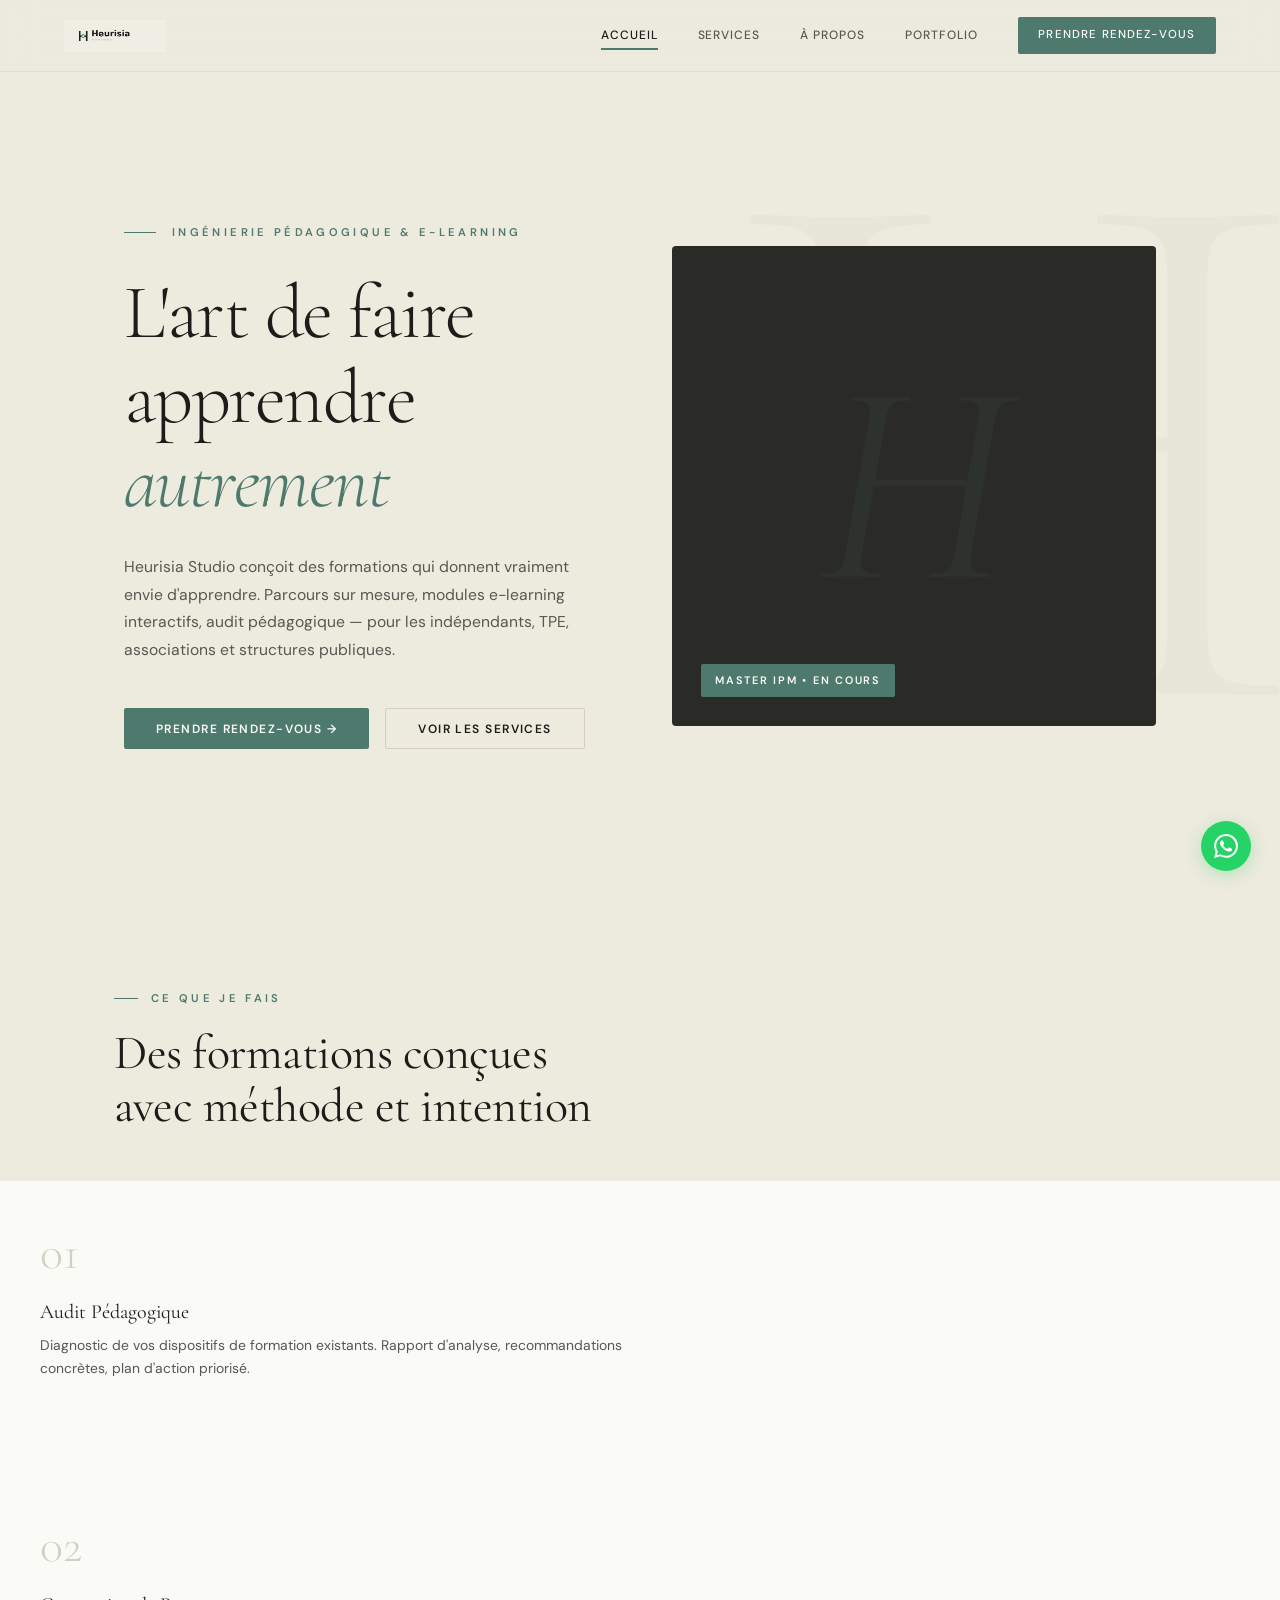
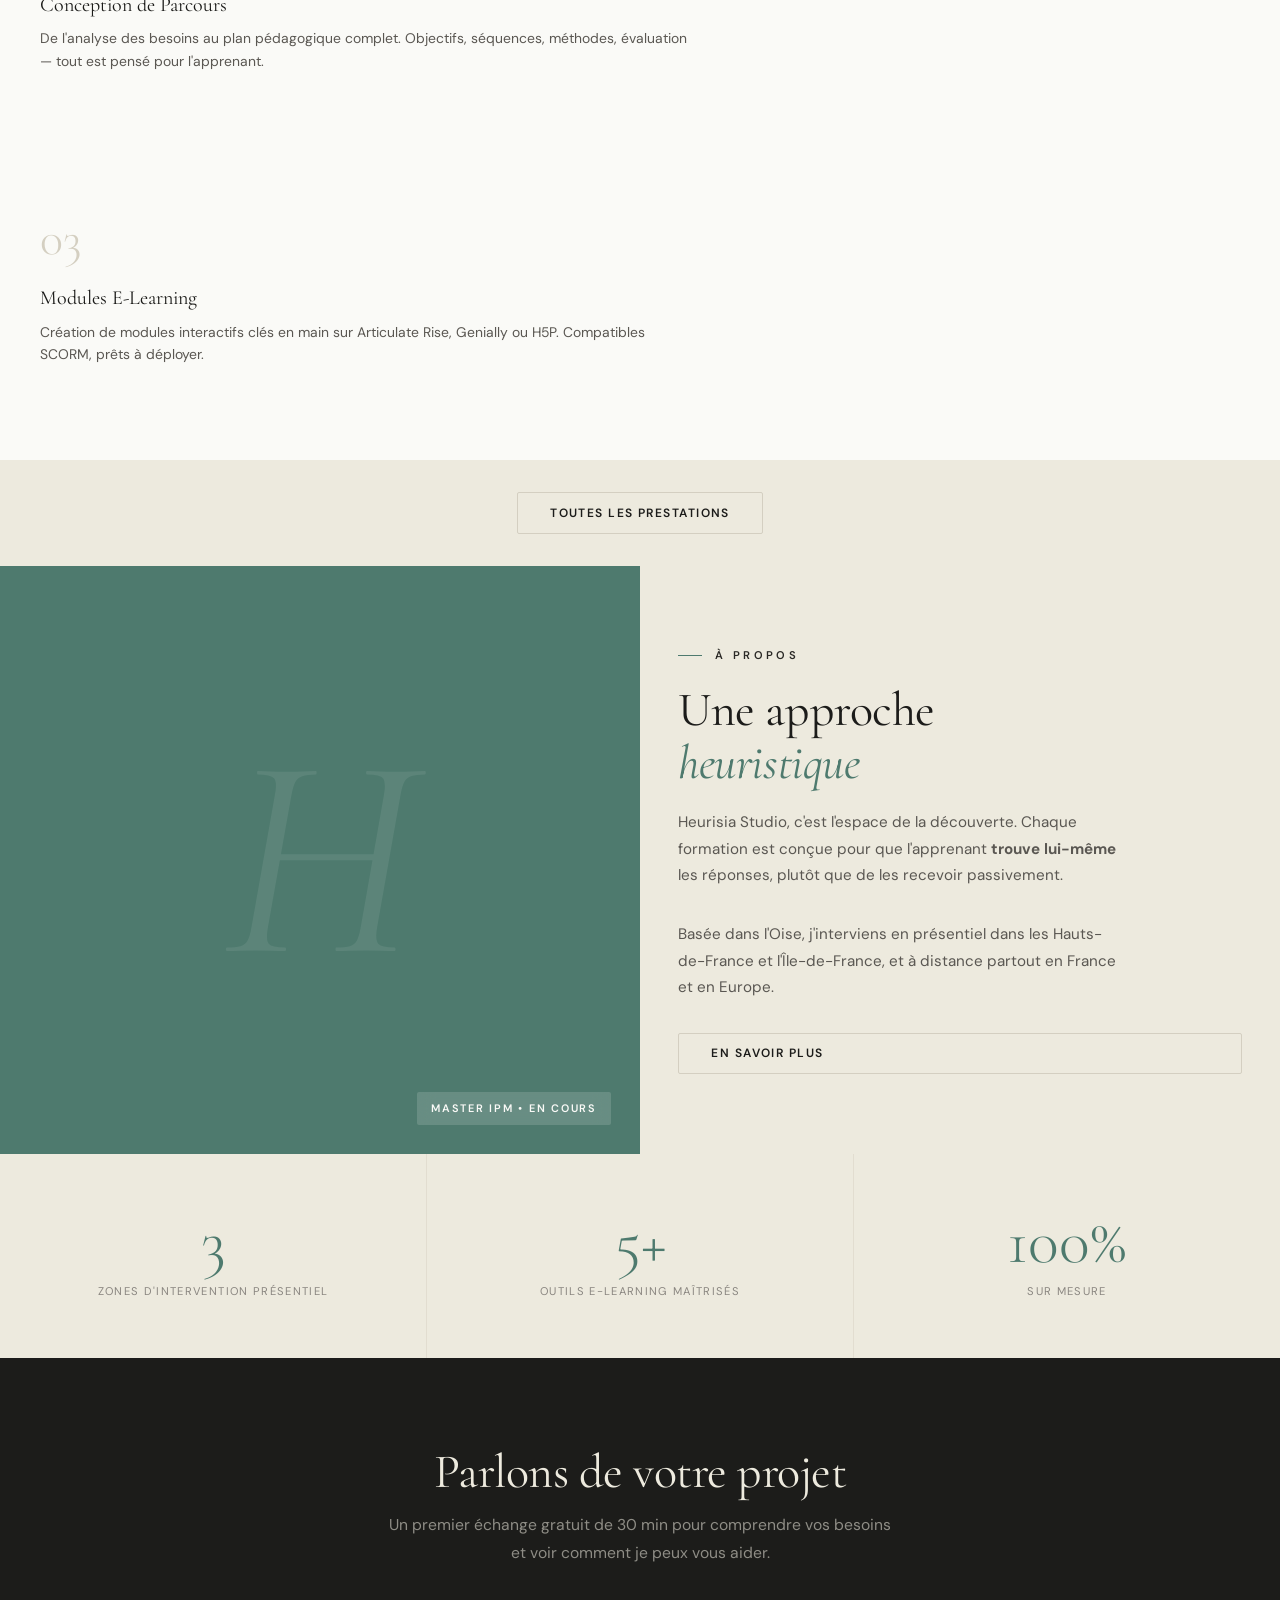
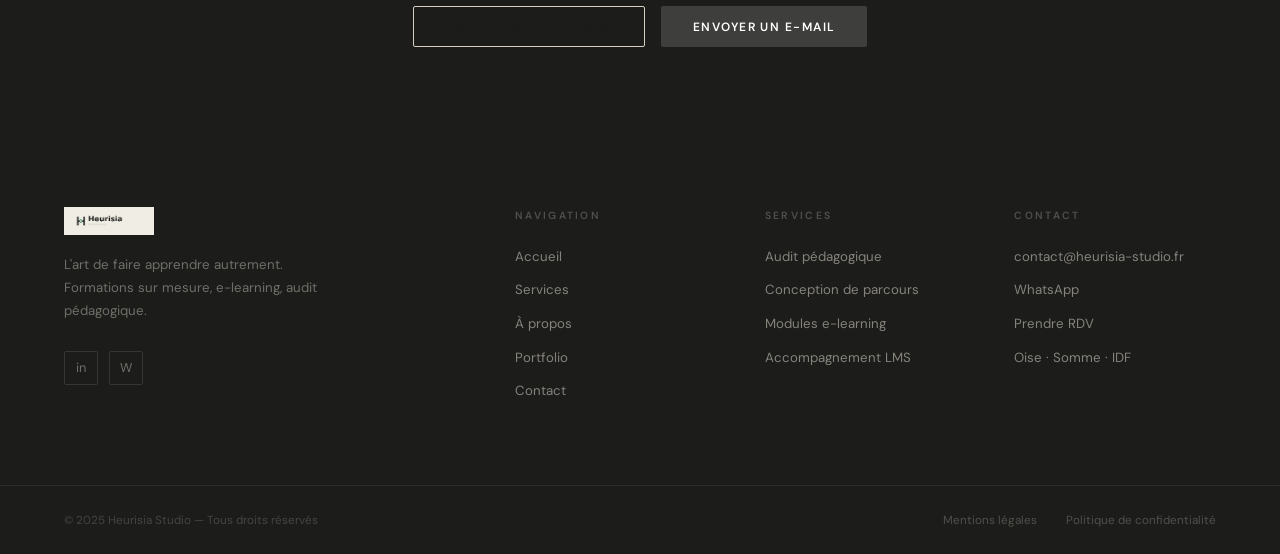
==== index.html @ 676368c1 "Add files via upload" ====
<!DOCTYPE html>
<html lang="fr">
<head>
  <meta charset="UTF-8">
  <meta name="viewport" content="width=device-width, initial-scale=1.0">
  <meta name="description" content="Heurisia Studio — Consultante en ingénierie pédagogique et créatrice de contenus e-learning. Audit, conception de parcours, modules interactifs. Oise, Somme, Île-de-France et full remote.">
  <meta name="robots" content="index, follow">
  <meta property="og:title" content="Heurisia Studio — Ingénierie Pédagogique">
  <meta property="og:description" content="L'art de faire apprendre autrement. Conception de formations engageantes, e-learning sur mesure.">
  <meta property="og:type" content="website">
  <title>Heurisia Studio — Ingénierie Pédagogique & E-Learning</title>
  <link rel="stylesheet" href="style.css">
  <link rel="icon" type="image/svg+xml" href="data:image/svg+xml,<svg xmlns='http://www.w3.org/2000/svg' viewBox='0 0 100 100'><rect width='100' height='100' fill='%230D0B1E'/><text y='.9em' font-size='80' fill='%23C4815A'>H</text></svg>">
</head>
<body>

  <!-- ===== NAV ===== -->
  <nav class="site-nav" id="siteNav">
    <a href="index.html" class="nav-logo"><img src="logo.png" alt="Heurisia Studio" style="height:32px;width:auto;"></a>
    <div class="nav-links">
      <a href="index.html" class="active">Accueil</a>
      <a href="services.html">Services</a>
      <a href="a-propos.html">À propos</a>
      <a href="portfolio.html">Portfolio</a>
      <a href="contact.html" class="nav-links nav-cta">Prendre rendez-vous</a>
    </div>
    <button class="burger" id="burger" aria-label="Menu">
      <span></span><span></span><span></span>
    </button>
  </nav>

  <!-- Mobile menu -->
  <div class="mobile-menu" id="mobileMenu">
    <button class="menu-close" id="menuClose">✕</button>
    <a href="index.html">Accueil</a>
    <a href="services.html">Services</a>
    <a href="a-propos.html">À propos</a>
    <a href="portfolio.html">Portfolio</a>
    <a href="contact.html">Contact</a>
  </div>

  <!-- ===== HERO ===== -->
  <section class="hero">
    <div class="hero-inner">
      <div class="hero-left">
        <div class="hero-eyebrow fu d1">Ingénierie Pédagogique &amp; E-Learning</div>
        <h1 class="fu d2">L'art de faire<br>apprendre <em>autrement</em></h1>
        <p class="hero-sub fu d3">Heurisia Studio conçoit des formations qui donnent vraiment envie d'apprendre. Parcours sur mesure, modules e-learning interactifs, audit pédagogique — pour les indépendants, TPE, associations et structures publiques.</p>
        <div class="hero-actions fu d4">
          <a href="contact.html" class="btn btn-primary">Prendre rendez-vous →</a>
          <a href="services.html" class="btn btn-outline">Voir les services</a>
        </div>
      </div>
      <div class="hero-right">
        <span class="hero-right-letter">H</span>
        <span class="hero-right-tag">Master IPM • En cours</span>
      </div>
    </div>
  </section>

  <!-- ===== SERVICES PREVIEW ===== -->
  <section class="services-preview">
    <div style="padding: 5rem 5% 3rem; max-width: 1180px; margin: 0 auto;">
      <span class="section-label">Ce que je fais</span>
      <h2>Des formations conçues<br>avec méthode et intention</h2>
    </div>
    <div class="services-preview-grid">
      <div class="pcard">
        <div class="pcard-num">01</div>
        <h3>Audit Pédagogique</h3>
        <p>Diagnostic de vos dispositifs de formation existants. Rapport d'analyse, recommandations concrètes, plan d'action priorisé.</p>
        <span class="pcard-arr">→</span>
      </div>
      <div class="pcard">
        <div class="pcard-num">02</div>
        <h3>Conception de Parcours</h3>
        <p>De l'analyse des besoins au plan pédagogique complet. Objectifs, séquences, méthodes, évaluation — tout est pensé pour l'apprenant.</p>
        <span class="pcard-arr">→</span>
      </div>
      <div class="pcard">
        <div class="pcard-num">03</div>
        <h3>Modules E-Learning</h3>
        <p>Création de modules interactifs clés en main sur Articulate Rise, Genially ou H5P. Compatibles SCORM, prêts à déployer.</p>
        <span class="pcard-arr">→</span>
      </div>
    </div>
    <div style="padding: 2rem 5%; text-align: center;">
      <a href="services.html" class="btn btn-outline">Toutes les prestations</a>
    </div>
  </section>

  <!-- ===== ABOUT STRIP ===== -->
  <div class="astrip">
    <div class="astrip-vis">
      <span class="astrip-letter">H</span>
      <span class="astrip-tag">Master IPM • En cours</span>
    </div>
    <div class="astrip-txt">
      <span class="section-label" style="color:var(--terra)">À propos</span>
      <h2>Une approche<br><em>heuristique</em></h2>
      <p>
        Heurisia Studio, c'est l'espace de la découverte. Chaque formation est conçue
        pour que l'apprenant <strong style="color:var(--cream)">trouve lui-même</strong> les réponses,
        plutôt que de les recevoir passivement.
      </p>
      <p>
        Basée dans l'Oise, j'interviens en présentiel dans les Hauts-de-France
        et l'Île-de-France, et à distance partout en France et en Europe.
      </p>
      <a href="a-propos.html" class="btn btn-outline">En savoir plus</a>
    </div>
  </div>

  <!-- ===== STATS ===== -->
  <div class="stats">
    <div class="stat">
      <span class="stat-num">3</span>
      <span class="stat-lbl">Zones d'intervention présentiel</span>
    </div>
    <div class="stat">
      <span class="stat-num">5+</span>
      <span class="stat-lbl">Outils e-learning maîtrisés</span>
    </div>
    <div class="stat">
      <span class="stat-num">100%</span>
      <span class="stat-lbl">Sur mesure</span>
    </div>
  </div>

  <!-- ===== CTA BAND ===== -->
  <div class="cta-band">
    <div class="container">
      <h2>Parlons de votre projet</h2>
      <p>Un premier échange gratuit de 30 min pour comprendre vos besoins<br>et voir comment je peux vous aider.</p>
      <div style="display:flex;gap:1rem;justify-content:center;flex-wrap:wrap;">
        <a href="contact.html" class="btn btn-outline">Prendre rendez-vous</a>
        <a href="mailto:contact@heurisia-studio.fr" class="btn" style="background:rgba(255,255,255,0.15);color:white;">Envoyer un e-mail</a>
      </div>
    </div>
  </div>

  <!-- ===== FOOTER ===== -->
  <footer class="footer">
    <div class="footer-main">
      <div class="f-brand">
        <img src="logo.png" alt="Heurisia Studio" style="height:28px;width:auto;margin-bottom:1.2rem;filter:invert(0);">
        <p>L'art de faire apprendre autrement. Formations sur mesure, e-learning, audit pédagogique.</p>
        <div class="f-social">
          <a href="https://linkedin.com" target="_blank" rel="noopener" title="LinkedIn">in</a>
          <a href="https://wa.me/33XXXXXXXXX" target="_blank" rel="noopener" title="WhatsApp">W</a>
        </div>
      </div>
      <div class="f-col">
        <h5>Navigation</h5>
        <a href="index.html">Accueil</a>
        <a href="services.html">Services</a>
        <a href="a-propos.html">À propos</a>
        <a href="portfolio.html">Portfolio</a>
        <a href="contact.html">Contact</a>
      </div>
      <div class="f-col">
        <h5>Services</h5>
        <a href="services.html#audit">Audit pédagogique</a>
        <a href="services.html#parcours">Conception de parcours</a>
        <a href="services.html#elearning">Modules e-learning</a>
        <a href="services.html#lms">Accompagnement LMS</a>
      </div>
      <div class="f-col">
        <h5>Contact</h5>
        <a href="mailto:contact@heurisia-studio.fr">contact@heurisia-studio.fr</a>
        <a href="https://wa.me/33XXXXXXXXX" target="_blank" rel="noopener">WhatsApp</a>
        <a href="contact.html">Prendre RDV</a>
        <a href="contact.html">Oise · Somme · IDF</a>
      </div>
    </div>
    <div class="footer-bottom">
      <span class="f-copy">© 2025 Heurisia Studio — Tous droits réservés</span>
      <div class="f-legal">
        <a href="mentions-legales.html">Mentions légales</a>
        <a href="confidentialite.html">Politique de confidentialité</a>
      </div>
    </div>
  </footer>

  <!-- WhatsApp flottant -->
  <div class="wa-float">
    <span class="wa-lbl">Écrivez-moi sur WhatsApp</span>
    <a href="https://wa.me/33XXXXXXXXX?text=Bonjour,%20je%20souhaite%20en%20savoir%20plus%20sur%20vos%20services." target="_blank" rel="noopener" class="wa-btn" aria-label="Contacter sur WhatsApp">
      <svg viewBox="0 0 24 24"><path d="M17.472 14.382c-.297-.149-1.758-.867-2.03-.967-.273-.099-.471-.148-.67.15-.197.297-.767.966-.94 1.164-.173.199-.347.223-.644.075-.297-.15-1.255-.463-2.39-1.475-.883-.788-1.48-1.761-1.653-2.059-.173-.297-.018-.458.13-.606.134-.133.298-.347.446-.52.149-.174.198-.298.298-.497.099-.198.05-.371-.025-.52-.075-.149-.669-1.612-.916-2.207-.242-.579-.487-.5-.669-.51-.173-.008-.371-.01-.57-.01-.198 0-.52.074-.792.372-.272.297-1.04 1.016-1.04 2.479 0 1.462 1.065 2.875 1.213 3.074.149.198 2.096 3.2 5.077 4.487.709.306 1.262.489 1.694.625.712.227 1.36.195 1.871.118.571-.085 1.758-.719 2.006-1.413.248-.694.248-1.289.173-1.413-.074-.124-.272-.198-.57-.347m-5.421 7.403h-.004a9.87 9.87 0 01-5.031-1.378l-.361-.214-3.741.982.998-3.648-.235-.374a9.86 9.86 0 01-1.51-5.26c.001-5.45 4.436-9.884 9.888-9.884 2.64 0 5.122 1.03 6.988 2.898a9.825 9.825 0 012.893 6.994c-.003 5.45-4.437 9.884-9.885 9.884m8.413-18.297A11.815 11.815 0 0012.05 0C5.495 0 .16 5.335.157 11.892c0 2.096.547 4.142 1.588 5.945L.057 24l6.305-1.654a11.882 11.882 0 005.683 1.448h.005c6.554 0 11.89-5.335 11.893-11.893a11.821 11.821 0 00-3.48-8.413z"/></svg>
    </a>
  </div>

  <script>
    // Nav scroll
    const nav = document.getElementById('siteNav');
    window.addEventListener('scroll', () => {
      nav.classList.toggle('scrolled', window.scrollY > 40);
    });
    // Burger
    document.getElementById('burger').addEventListener('click', () => {
      document.getElementById('mobileMenu').classList.add('open');
    });
    document.getElementById('menuClose').addEventListener('click', () => {
      document.getElementById('mobileMenu').classList.remove('open');
    });
  </script>
</body>
</html>
---- style.css ----
/* ============================================================
   HEURISIA STUDIO v3 — Beige × Vert Sauge × Charcoal
   Fond : #EDEADE | Sauge : #4E7A6E | Charcoal : #1C1C1A
   ============================================================ */
@import url('https://fonts.googleapis.com/css2?family=Cormorant+Garamond:ital,wght@0,300;0,400;0,600;1,300;1,400&family=DM+Sans:wght@300;400;500;600&display=swap');
:root{
  --beige:#EDEADE; --beige-d:#E2DDD0; --beige-dd:#D4CFC1;
  --white:#FAFAF7;
  --sage:#4E7A6E; --sage-d:#3A6058; --sage-l:#6A9B8E;
  --sage-bg:rgba(78,122,110,0.1); --sage-bg2:rgba(78,122,110,0.06);
  --charcoal:#1C1C1A; --charcoal-m:#2A2A27; --charcoal-s:#363632;
  --text:#2A2926; --text-mid:#5A5752; --text-light:#8A8680;
  --fd:'Cormorant Garamond',Georgia,serif;
  --fb:'DM Sans','Helvetica Neue',sans-serif;
  --nav:72px; --max:1160px; --r:2px;
}
*,*::before,*::after{box-sizing:border-box;margin:0;padding:0}
html{scroll-behavior:smooth}
body{font-family:var(--fb);color:var(--text);background:var(--beige);line-height:1.75;-webkit-font-smoothing:antialiased}
img{max-width:100%;display:block}
a{text-decoration:none;color:inherit}
ul{list-style:none}
p{max-width:65ch}
h1,h2,h3,h4{font-family:var(--fd);font-weight:400;line-height:1.1;color:var(--charcoal)}
h1{font-size:clamp(2.8rem,6vw,5rem);letter-spacing:-0.02em}
h2{font-size:clamp(1.9rem,4vw,3rem);letter-spacing:-0.01em}
h3{font-size:clamp(1.2rem,2.5vw,1.7rem)}
.container{max-width:var(--max);margin:0 auto}
.pad{padding:7rem 5%}
.section-label{display:inline-flex;align-items:center;gap:.8rem;font-size:.7rem;font-weight:600;letter-spacing:.3em;text-transform:uppercase;color:var(--sage);margin-bottom:1.2rem}
.section-label::before{content:'';display:block;width:24px;height:1px;background:var(--sage)}

/* NAV */
.site-nav{position:fixed;top:0;left:0;right:0;z-index:200;height:var(--nav);display:flex;align-items:center;justify-content:space-between;padding:0 5%;background:rgba(237,234,222,0.95);backdrop-filter:blur(16px);border-bottom:1px solid var(--beige-d);transition:box-shadow .3s}
.site-nav.scrolled{box-shadow:0 2px 20px rgba(28,28,26,0.08)}
.nav-logo{display:flex;align-items:center;cursor:pointer}
.nav-logo img{height:32px;width:auto}
.nav-links{display:flex;align-items:center;gap:2.5rem}
.nav-links a{font-size:.75rem;font-weight:500;letter-spacing:.08em;text-transform:uppercase;color:var(--text-mid);transition:color .2s;position:relative;cursor:pointer}
.nav-links a::after{content:'';position:absolute;bottom:-4px;left:0;width:100%;height:1.5px;background:var(--sage);transform:scaleX(0);transform-origin:left;transition:transform .3s}
.nav-links a:hover,.nav-links a.active{color:var(--charcoal)}
.nav-links a:hover::after,.nav-links a.active::after{transform:scaleX(1)}
.nav-cta{background:var(--sage)!important;color:var(--white)!important;padding:.5rem 1.3rem!important;font-size:.72rem!important;letter-spacing:.1em!important;border-radius:var(--r)!important;transition:background .2s!important}
.nav-cta:hover{background:var(--sage-d)!important}
.nav-cta::after{display:none!important}
.burger{display:none;flex-direction:column;gap:5px;cursor:pointer;background:none;border:none;padding:4px}
.burger span{display:block;width:22px;height:1.5px;background:var(--charcoal)}
.mobile-menu{display:none;position:fixed;inset:0;background:var(--beige);z-index:199;flex-direction:column;align-items:center;justify-content:center;gap:2rem}
.mobile-menu.open{display:flex}
.mobile-menu a{font-family:var(--fd);font-size:2.5rem;color:var(--charcoal);font-weight:300;cursor:pointer;transition:color .2s}
.mobile-menu a:hover{color:var(--sage)}
.menu-close{position:absolute;top:1.5rem;right:5%;font-size:1.8rem;color:var(--charcoal);cursor:pointer;background:none;border:none;font-family:var(--fd)}

/* BUTTONS */
.btn{display:inline-flex;align-items:center;gap:.6rem;padding:.85rem 2rem;font-family:var(--fb);font-size:.75rem;font-weight:600;letter-spacing:.12em;text-transform:uppercase;border:none;cursor:pointer;transition:all .25s;line-height:1;border-radius:var(--r)}
.btn-primary{background:var(--sage);color:var(--white)}
.btn-primary:hover{background:var(--sage-d);transform:translateY(-1px)}
.btn-outline{background:transparent;color:var(--charcoal);border:1.5px solid var(--beige-dd)}
.btn-outline:hover{border-color:var(--charcoal);background:rgba(28,28,26,.04)}
.btn-outline-sage{background:transparent;color:var(--sage);border:1.5px solid var(--sage)}
.btn-outline-sage:hover{background:var(--sage);color:var(--white)}
.btn-light{background:rgba(237,234,222,.15);color:var(--white);border:1.5px solid rgba(255,255,255,.25)}
.btn-light:hover{background:rgba(237,234,222,.25);border-color:rgba(255,255,255,.5)}

/* HERO */
.hero{min-height:100vh;background:var(--beige);display:flex;align-items:center;padding-top:var(--nav);position:relative;overflow:hidden}
.hero::before{content:'H';position:absolute;right:-2%;top:50%;transform:translateY(-50%);font-family:var(--fd);font-size:60vw;font-weight:300;color:rgba(78,122,110,0.04);line-height:1;user-select:none;pointer-events:none}
.hero-inner{max-width:var(--max);margin:0 auto;padding:5rem 5%;width:100%;position:relative;z-index:1;display:grid;grid-template-columns:1fr 1fr;gap:4rem;align-items:center}
.hero-eyebrow{display:flex;align-items:center;gap:1rem;margin-bottom:1.8rem;font-size:.7rem;font-weight:600;letter-spacing:.3em;text-transform:uppercase;color:var(--sage)}
.hero-eyebrow::before{content:'';display:block;width:32px;height:1px;background:var(--sage)}
.hero h1{font-weight:300;margin-bottom:1.8rem;color:var(--charcoal)}
.hero h1 em{font-style:italic;color:var(--sage)}
.hero-sub{font-size:.98rem;color:var(--text-mid);max-width:46ch;margin-bottom:2.8rem;line-height:1.75;font-weight:400}
.hero-actions{display:flex;gap:1rem;flex-wrap:wrap}
.hero-right{background:var(--charcoal-m);min-height:480px;display:flex;align-items:center;justify-content:center;position:relative;overflow:hidden;border-radius:4px}
.hero-right-letter{font-family:var(--fd);font-size:18rem;color:rgba(78,122,110,0.1);font-style:italic;user-select:none;line-height:1}
.hero-right-tag{position:absolute;bottom:1.8rem;left:1.8rem;background:var(--sage);color:var(--white);font-size:.68rem;font-weight:600;letter-spacing:.16em;text-transform:uppercase;padding:.45rem .9rem;border-radius:var(--r)}

/* SERVICES PREVIEW */
.preview-section{background:var(--white)}
.preview-header{padding:5rem 5% 2.5rem;max-width:var(--max);margin:0 auto;display:flex;justify-content:space-between;align-items:flex-end;flex-wrap:wrap;gap:1.5rem}
.preview-grid{display:grid;grid-template-columns:repeat(3,1fr);gap:1px;background:var(--beige-d)}
.pcard{background:var(--white);padding:3rem 2.5rem;position:relative;overflow:hidden;transition:background .35s}
.pcard:hover{background:var(--beige)}
.pcard-num{font-family:var(--fd);font-size:3rem;font-weight:300;color:var(--beige-dd);line-height:1;margin-bottom:1.5rem}
.pcard h3{margin-bottom:.7rem;font-size:1.25rem;color:var(--charcoal)}
.pcard p{font-size:.87rem;color:var(--text-mid);line-height:1.65}
.pcard-arr{display:inline-flex;align-items:center;gap:.4rem;margin-top:1.5rem;font-size:.72rem;font-weight:600;letter-spacing:.1em;text-transform:uppercase;color:var(--sage);opacity:0;transform:translateX(-6px);transition:all .3s}
.pcard:hover .pcard-arr{opacity:1;transform:translateX(0)}
.preview-cta{padding:2.5rem 5%;text-align:center;background:var(--white)}

/* ABOUT STRIP */
.astrip{display:grid;grid-template-columns:1fr 1fr;background:var(--beige)}
.astrip-vis{background:var(--sage);min-height:440px;display:flex;align-items:center;justify-content:center;position:relative;overflow:hidden}
.astrip-letter{font-family:var(--fd);font-size:18rem;color:rgba(255,255,255,0.08);font-style:italic;user-select:none;line-height:1}
.astrip-tag{position:absolute;bottom:1.8rem;right:1.8rem;background:rgba(255,255,255,0.15);color:var(--white);font-size:.68rem;font-weight:600;letter-spacing:.16em;text-transform:uppercase;padding:.45rem .9rem;backdrop-filter:blur(8px);border-radius:var(--r)}
.astrip-txt{padding:5rem 6%;display:flex;flex-direction:column;justify-content:center}
.astrip-txt h2{color:var(--charcoal);margin-bottom:1.2rem}
.astrip-txt h2 em{font-style:italic;color:var(--sage)}
.astrip-txt p{color:var(--text-mid);font-size:.95rem;margin-bottom:2rem;max-width:44ch}

/* STATS */
.stats{display:grid;grid-template-columns:repeat(3,1fr);gap:1px;background:var(--beige-d)}
.stat{background:var(--beige);padding:3.5rem 3rem;text-align:center}
.stat-num{font-family:var(--fd);font-size:clamp(2.5rem,5vw,4rem);font-weight:300;color:var(--sage);line-height:1;display:block}
.stat-lbl{font-size:.7rem;letter-spacing:.12em;text-transform:uppercase;color:var(--text-light);margin-top:.5rem;display:block}

/* CTA BAND */
.cta-band{background:var(--charcoal);padding:5.5rem 5%;text-align:center}
.cta-band h2{color:var(--beige);margin-bottom:.8rem}
.cta-band p{color:rgba(237,234,222,0.55);margin:0 auto 2.5rem;font-size:.98rem}

/* PAGE HERO */
.ph{background:var(--beige);padding:11rem 5% 6rem;position:relative;overflow:hidden;border-bottom:1px solid var(--beige-dd)}
.ph .container{position:relative;z-index:1}
.ph h1{color:var(--charcoal);max-width:16ch}
.ph h1 em{font-style:italic;color:var(--sage)}
.ph p{color:var(--text-mid);font-size:.98rem;margin-top:1.2rem;max-width:50ch}
.ph-num{position:absolute;right:3%;bottom:-1rem;font-family:var(--fd);font-size:14rem;color:rgba(78,122,110,0.05);line-height:1;user-select:none;font-style:italic}

/* SERVICES */
.svc-item{display:grid;grid-template-columns:80px 1fr;gap:3rem;padding:4.5rem 0;border-bottom:1px solid var(--beige-d);align-items:start}
.svc-item:last-child{border-bottom:none}
.svc-idx{font-family:var(--fd);font-size:4rem;color:var(--beige-dd);font-weight:300;line-height:1;text-align:right}
.svc-badge{display:inline-block;background:var(--sage-bg);color:var(--sage);padding:.3rem .8rem;font-size:.7rem;font-weight:600;letter-spacing:.12em;text-transform:uppercase;margin-bottom:.8rem;border-radius:var(--r)}
.svc-item h3{margin-bottom:.8rem;color:var(--charcoal)}
.svc-item p{color:var(--text-mid);line-height:1.75;margin-bottom:1rem;font-size:.93rem}
.svc-dl li{display:flex;align-items:flex-start;gap:.8rem;padding:.55rem 0;border-bottom:1px solid var(--beige-d);font-size:.87rem;color:var(--text-mid)}
.svc-dl li:last-child{border-bottom:none}
.svc-dl li::before{content:'→';color:var(--sage);flex-shrink:0;margin-top:2px}

/* PROCESS */
.process{display:grid;grid-template-columns:repeat(4,1fr);gap:1px;background:var(--beige-d);margin-top:2.5rem}
.pstep{background:var(--white);padding:2.2rem 1.8rem}
.pstep-num{font-family:var(--fd);font-size:2.5rem;color:var(--sage);font-weight:300;line-height:1;margin-bottom:.8rem;opacity:.4}
.pstep h4{margin-bottom:.4rem;font-size:.9rem;font-family:var(--fb);font-weight:600;color:var(--charcoal)}
.pstep p{font-size:.83rem;color:var(--text-mid);line-height:1.6}

/* ABOUT */
.about-grid{display:grid;grid-template-columns:1fr 1.2fr;gap:5rem;align-items:center}
.about-vis{position:relative}
.about-vis-main{aspect-ratio:3/4;background:var(--sage);display:flex;align-items:center;justify-content:center;overflow:hidden;border-radius:4px}
.about-vis-letter{font-family:var(--fd);font-size:18rem;color:rgba(255,255,255,.08);font-style:italic;line-height:1;user-select:none}
.about-vis-accent{position:absolute;bottom:-1.2rem;right:-1.2rem;width:60%;height:35%;border:2px solid var(--sage-l);border-radius:2px;z-index:-1}
.about-vis-tag{position:absolute;bottom:1.5rem;left:1.5rem;background:rgba(255,255,255,.15);color:var(--white);padding:.45rem .9rem;font-size:.68rem;font-weight:600;letter-spacing:.16em;text-transform:uppercase;backdrop-filter:blur(8px);border-radius:var(--r)}
.about-txt p{color:var(--text-mid);margin-bottom:1.2rem;line-height:1.8;font-size:.93rem}
.about-txt p strong{color:var(--charcoal);font-weight:600}
.about-txt blockquote{border-left:3px solid var(--sage);padding-left:1.5rem;margin:2rem 0;font-family:var(--fd);font-size:1.25rem;font-style:italic;color:var(--charcoal);line-height:1.4}

/* VALUES */
.vals-section{background:var(--charcoal);padding:7rem 5%}
.vals-grid{display:grid;grid-template-columns:repeat(2,1fr);gap:1px;background:var(--charcoal-s);margin-top:3rem}
.val-card{background:var(--charcoal);padding:2.5rem;border-left:3px solid var(--sage);transition:background .3s}
.val-card:hover{background:var(--charcoal-m)}
.val-icon{font-size:1.4rem;margin-bottom:.8rem;display:block}
.val-card h4{color:var(--beige);font-size:1.05rem;margin-bottom:.5rem;font-family:var(--fb);font-weight:600}
.val-card p{font-size:.87rem;color:rgba(237,234,222,.45);line-height:1.65}

/* TOOLS */
.tools-wrap{background:var(--white);padding:6rem 5%}
.tool-cat{margin-bottom:1.8rem}
.tool-cat h4{font-size:.68rem;font-weight:600;letter-spacing:.22em;text-transform:uppercase;color:var(--sage);margin-bottom:.8rem;font-family:var(--fb)}
.tool-row{display:flex;flex-wrap:wrap;gap:.5rem}
.tag{background:var(--beige);color:var(--text-mid);padding:.38rem .85rem;font-size:.77rem;font-weight:500;border:1px solid var(--beige-d);border-radius:var(--r);transition:all .2s}
.tag:hover{background:var(--sage);color:var(--white);border-color:var(--sage)}

/* PORTFOLIO */
.port-grid{display:grid;grid-template-columns:repeat(3,1fr);gap:1.5px;background:var(--beige-d)}
.pcard2{background:var(--charcoal-m);aspect-ratio:4/3;position:relative;overflow:hidden;cursor:pointer}
.pcard2-letter{position:absolute;inset:0;display:flex;align-items:center;justify-content:center;font-family:var(--fd);font-size:10rem;color:rgba(78,122,110,.12);font-style:italic;transition:transform .6s,color .4s;user-select:none}
.pcard2:hover .pcard2-letter{transform:scale(1.06);color:rgba(78,122,110,.2)}
.pcard2-ov{position:absolute;inset:0;background:linear-gradient(to top,rgba(28,28,26,.92) 40%,rgba(28,28,26,.1));display:flex;flex-direction:column;justify-content:flex-end;padding:2.2rem;opacity:.88;transition:opacity .3s}
.pcard2:hover .pcard2-ov{opacity:1}
.pcard2-tag{font-size:.65rem;letter-spacing:.18em;text-transform:uppercase;color:var(--sage-l);margin-bottom:.4rem}
.pcard2-title{font-family:var(--fd);font-size:1.4rem;color:var(--beige);margin-bottom:.4rem;line-height:1.15}
.pcard2-desc{font-size:.82rem;color:rgba(237,234,222,.55);line-height:1.5;max-height:0;overflow:hidden;transition:max-height .4s}
.pcard2:hover .pcard2-desc{max-height:80px}
.pcard2-tools{display:flex;gap:.4rem;flex-wrap:wrap;margin-top:.8rem;opacity:0;transform:translateY(6px);transition:all .3s .08s}
.pcard2:hover .pcard2-tools{opacity:1;transform:translateY(0)}
.ptool{background:rgba(78,122,110,.2);color:var(--sage-l);padding:.2rem .5rem;font-size:.65rem;border-radius:2px}

/* TESTIMONIALS */
.testi-section{background:var(--beige);padding:7rem 5%}
.testi-grid{display:grid;grid-template-columns:repeat(3,1fr);gap:1.5rem;margin-top:3rem}
.testi{background:var(--white);padding:2rem;position:relative;border-radius:var(--r);border:1px solid var(--beige-d)}
.testi::before{content:'\201C';font-family:var(--fd);font-size:5rem;color:var(--sage);opacity:.2;position:absolute;top:.5rem;left:1.2rem;line-height:1}
.testi p{font-style:italic;color:var(--text-mid);font-size:.9rem;line-height:1.7;padding-top:2.5rem;margin-bottom:1.2rem}
.testi-name{color:var(--charcoal);font-size:.83rem;font-weight:600;display:block}
.testi-role{color:var(--sage);font-size:.73rem;letter-spacing:.06em;display:block;margin-top:.2rem}

/* CONTACT */
.contact-grid{display:grid;grid-template-columns:1fr 1.6fr;gap:5rem;align-items:start}
.copt{display:flex;align-items:center;gap:1.2rem;padding:1.2rem 1.4rem;background:var(--white);border:1px solid var(--beige-d);color:var(--charcoal);transition:all .3s;cursor:pointer;margin-bottom:.8rem;border-radius:var(--r)}
.copt:hover{background:var(--sage);color:var(--white);border-color:var(--sage);transform:translateX(4px)}
.copt-ico{width:40px;height:40px;background:var(--sage-bg);display:flex;align-items:center;justify-content:center;flex-shrink:0;font-size:1rem;color:var(--sage);border-radius:var(--r);transition:background .3s,color .3s}
.copt-ico.wa{background:rgba(37,211,102,.1);color:#25D366}
.copt:hover .copt-ico{background:rgba(255,255,255,.2);color:var(--white)}
.copt strong{display:block;font-size:.85rem;font-weight:600;margin-bottom:.15rem}
.copt span{font-size:.78rem;color:var(--text-light);transition:color .3s}
.copt:hover span{color:rgba(237,234,222,.75)}
.copt-arr{font-size:1rem;color:var(--sage);transition:transform .3s;margin-left:auto}
.copt:hover .copt-arr{transform:translateX(4px);color:var(--white)}
.zone-box{margin-top:2rem;padding:1.8rem;background:var(--beige-d);border-radius:var(--r)}
.zone-title{font-size:.68rem;font-weight:600;letter-spacing:.2em;text-transform:uppercase;color:var(--sage);margin-bottom:.8rem}
.zone-item{font-size:.87rem;color:var(--text-mid);margin-bottom:.4rem}
.form-title{font-family:var(--fd);font-size:1.5rem;margin-bottom:1.5rem;color:var(--charcoal)}
.form{display:flex;flex-direction:column;gap:.8rem}
.form-row{display:grid;grid-template-columns:1fr 1fr;gap:.8rem}
.fg{display:flex;flex-direction:column;gap:.35rem}
.fg.full{grid-column:1/-1}
.fg label{font-size:.68rem;font-weight:600;letter-spacing:.14em;text-transform:uppercase;color:var(--text-light)}
.fg input,.fg select,.fg textarea{width:100%;padding:.8rem 1rem;background:var(--white);border:1px solid var(--beige-d);font-family:var(--fb);font-size:.88rem;color:var(--text);outline:none;transition:border-color .2s;border-radius:var(--r);-webkit-appearance:none}
.fg input:focus,.fg select:focus,.fg textarea:focus{border-color:var(--sage)}
.fg textarea{min-height:120px;resize:vertical;line-height:1.6}
.form-note{font-size:.72rem;color:var(--text-light)}
.form-legal{font-size:.74rem;color:var(--text-light);line-height:1.5;margin-top:.5rem}
.form-legal a{color:var(--sage);cursor:pointer}
#formSuccess{display:none;padding:1.5rem;background:var(--sage-bg);color:var(--sage);margin-top:1rem;border-radius:var(--r);border:1px solid var(--sage)}

/* CALENDLY */
.cal-section{background:var(--beige);padding:7rem 5%;text-align:center}
.cal-section h2{color:var(--charcoal);margin-bottom:.8rem}
.cal-section > p{color:var(--text-mid);margin:0 auto 3rem;font-size:.95rem}
.cal-box{max-width:900px;margin:0 auto;background:var(--white);min-height:680px;border:1px solid var(--beige-d);border-radius:4px;overflow:hidden}

/* LEGAL */
.legal{max-width:760px;margin:0 auto;padding:3rem 5% 6rem}
.legal h2{font-size:1.25rem;color:var(--charcoal);margin:3rem 0 .8rem;padding-bottom:.4rem;border-bottom:1px solid var(--beige-d);font-family:var(--fb);font-weight:600}
.legal h2:first-of-type{margin-top:0}
.legal h3{font-size:.92rem;color:var(--sage);font-family:var(--fb);margin:1.5rem 0 .5rem;font-weight:600}
.legal p,.legal li{font-size:.88rem;color:var(--text-mid);line-height:1.85;margin-bottom:.7rem}
.legal ul{padding-left:1.5rem}
.legal ul li{list-style:disc}
.legal a{color:var(--sage)}
.legal strong{color:var(--charcoal);font-weight:600}
.legal-badge{display:inline-block;background:var(--sage-bg);color:var(--sage);padding:.3rem .8rem;font-size:.7rem;font-weight:600;letter-spacing:.1em;margin-bottom:2rem;border-radius:var(--r)}

/* FOOTER */
.footer{background:var(--charcoal);color:var(--beige)}
.footer-main{display:grid;grid-template-columns:2fr 1fr 1fr 1fr;gap:3rem;padding:4.5rem 5%;border-bottom:1px solid rgba(237,234,222,.07)}
.f-brand p{font-size:.83rem;color:rgba(237,234,222,.4);max-width:30ch;line-height:1.7;margin-top:1.2rem;margin-bottom:1.8rem}
.f-social{display:flex;gap:.7rem}
.f-social a{width:34px;height:34px;border:1px solid rgba(237,234,222,.12);display:flex;align-items:center;justify-content:center;font-size:.8rem;color:rgba(237,234,222,.4);transition:all .2s;border-radius:var(--r)}
.f-social a:hover{border-color:var(--sage);color:var(--sage)}
.f-col h5{font-size:.65rem;font-weight:600;letter-spacing:.22em;text-transform:uppercase;color:rgba(237,234,222,.25);margin-bottom:1.2rem;font-family:var(--fb)}
.f-col a{display:block;font-size:.83rem;color:rgba(237,234,222,.5);margin-bottom:.65rem;transition:color .2s;cursor:pointer}
.f-col a:hover{color:var(--sage-l)}
.footer-bottom{padding:1.5rem 5%;display:flex;justify-content:space-between;align-items:center;flex-wrap:wrap;gap:1rem}
.f-copy{font-size:.73rem;color:rgba(237,234,222,.2)}
.f-legal{display:flex;gap:1.8rem}
.f-legal a{font-size:.73rem;color:rgba(237,234,222,.25);cursor:pointer;transition:color .2s}
.f-legal a:hover{color:var(--sage-l)}

/* WHATSAPP */
.wa-float{position:fixed;bottom:1.8rem;right:1.8rem;z-index:1000;display:flex;flex-direction:column;align-items:flex-end;gap:.5rem}
.wa-btn{width:50px;height:50px;background:#25D366;border-radius:50%;display:flex;align-items:center;justify-content:center;box-shadow:0 4px 16px rgba(37,211,102,.3);transition:transform .3s,box-shadow .3s}
.wa-btn:hover{transform:scale(1.08);box-shadow:0 6px 22px rgba(37,211,102,.4)}
.wa-btn svg{width:24px;height:24px;fill:white}
.wa-lbl{background:var(--charcoal);color:var(--beige);padding:.35rem .8rem;font-size:.7rem;font-weight:600;letter-spacing:.06em;white-space:nowrap;opacity:0;transform:translateX(8px);transition:all .3s;border-radius:var(--r)}
.wa-float:hover .wa-lbl{opacity:1;transform:translateX(0)}

/* ANIMATIONS */
@keyframes fadeUp{from{opacity:0;transform:translateY(20px)}to{opacity:1;transform:translateY(0)}}
.fu{animation:fadeUp .7s both}
.d1{animation-delay:.1s}.d2{animation-delay:.25s}.d3{animation-delay:.4s}.d4{animation-delay:.55s}

/* RESPONSIVE */
@media(max-width:1024px){
  .hero-inner{grid-template-columns:1fr}
  .hero-right{display:none}
  .preview-grid{grid-template-columns:1fr}
  .astrip{grid-template-columns:1fr}
  .astrip-vis{min-height:260px}
  .stats{grid-template-columns:1fr 1fr}
  .process{grid-template-columns:1fr 1fr}
  .about-grid{grid-template-columns:1fr}
  .contact-grid{grid-template-columns:1fr}
  .footer-main{grid-template-columns:1fr 1fr}
  .form-row{grid-template-columns:1fr}
  .testi-grid{grid-template-columns:1fr 1fr}
  .port-grid{grid-template-columns:1fr 1fr}
  .vals-grid{grid-template-columns:1fr}
}
@media(max-width:768px){
  .nav-links{display:none}
  .burger{display:flex}
  .process{grid-template-columns:1fr}
  h1{font-size:2.5rem}
  .pad{padding:5rem 5%}
  .ph{padding:8rem 5% 4rem}
  .footer-main{grid-template-columns:1fr;gap:2rem}
  .svc-item{grid-template-columns:1fr;gap:.8rem}
  .svc-idx{font-size:2.5rem}
  .testi-grid{grid-template-columns:1fr}
  .stats{grid-template-columns:1fr}
  .port-grid{grid-template-columns:1fr}
}
@media(max-width:480px){
  .hero-actions{flex-direction:column}
  .preview-header{flex-direction:column;align-items:flex-start}
}
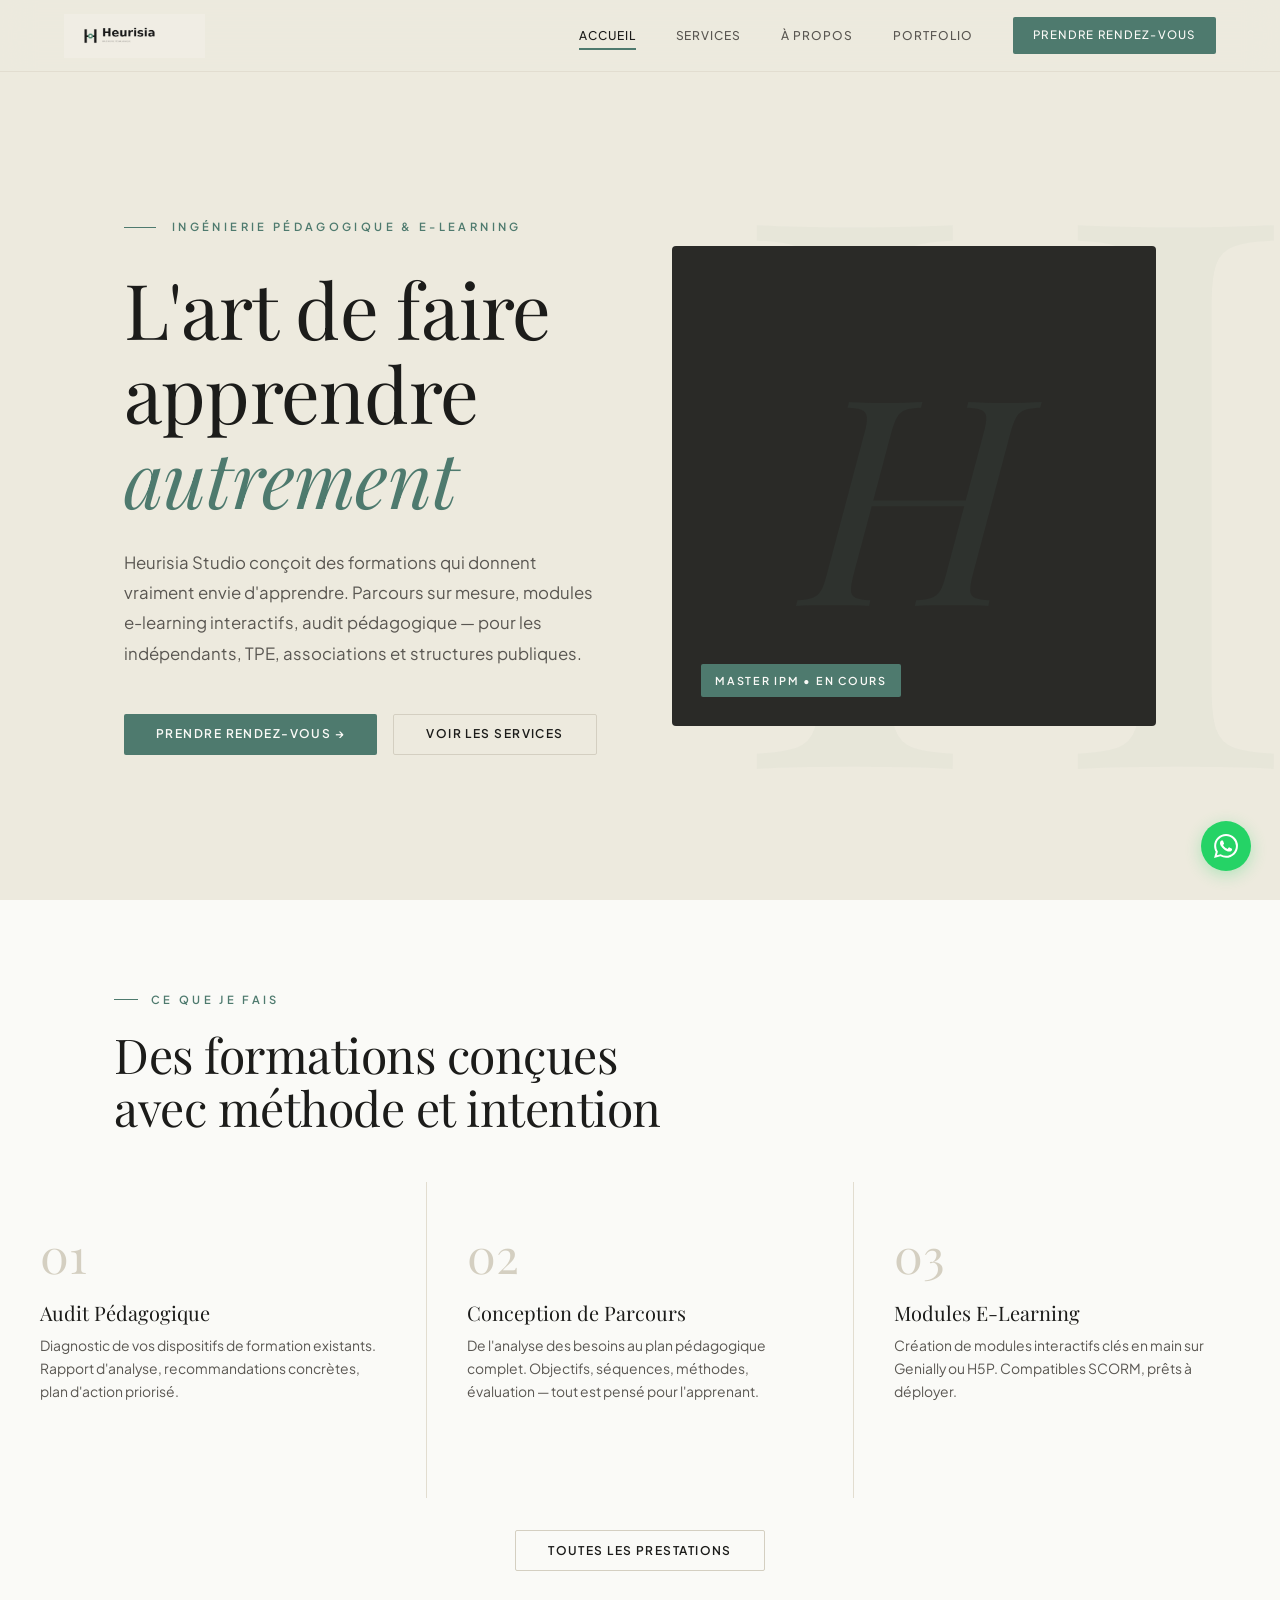
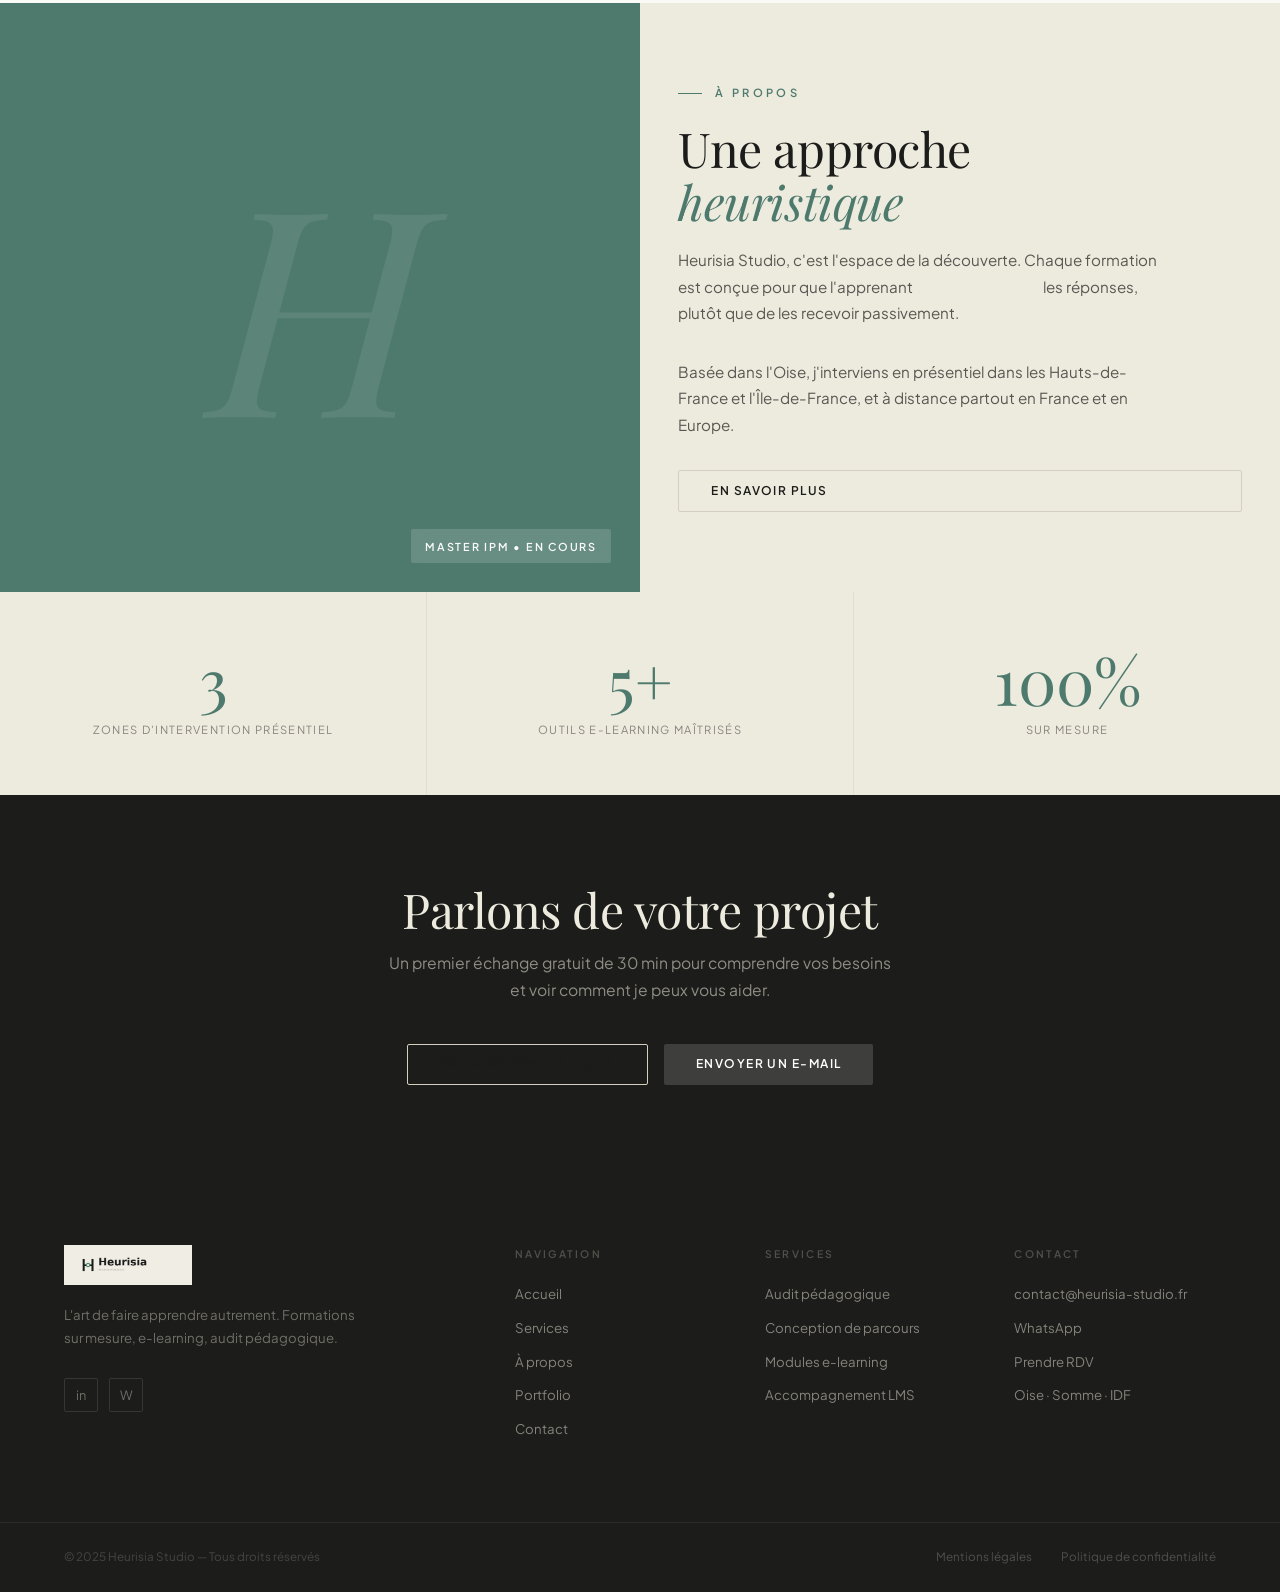
==== commit 892a3b45: "Add files via upload" ====
--- a/index.html
+++ b/index.html
@@ -9,14 +9,17 @@
   <meta property="og:description" content="L'art de faire apprendre autrement. Conception de formations engageantes, e-learning sur mesure.">
   <meta property="og:type" content="website">
   <title>Heurisia Studio — Ingénierie Pédagogique & E-Learning</title>
+  <link rel="preconnect" href="https://fonts.googleapis.com">
+  <link rel="preconnect" href="https://fonts.gstatic.com" crossorigin>
+  <link href="https://fonts.googleapis.com/css2?family=Playfair+Display:ital,wght@0,400;0,500;0,700;1,400;1,500&family=Plus+Jakarta+Sans:wght@300;400;500;600&display=swap" rel="stylesheet">
   <link rel="stylesheet" href="style.css">
-  <link rel="icon" type="image/svg+xml" href="data:image/svg+xml,<svg xmlns='http://www.w3.org/2000/svg' viewBox='0 0 100 100'><rect width='100' height='100' fill='%230D0B1E'/><text y='.9em' font-size='80' fill='%23C4815A'>H</text></svg>">
+  <link rel="icon" type="image/svg+xml" href="data:image/svg+xml,<svg xmlns='http://www.w3.org/2000/svg' viewBox='0 0 100 100'><rect width='100' height='100' fill='%23EDEADE' rx='12'/><text y='.88em' font-size='72' fill='%234E7A6E' font-family='Georgia,serif' font-weight='400' x='50%' text-anchor='middle'>H</text></svg>">
 </head>
 <body>
 
   <!-- ===== NAV ===== -->
   <nav class="site-nav" id="siteNav">
-    <a href="index.html" class="nav-logo"><img src="logo.png" alt="Heurisia Studio" style="height:32px;width:auto;"></a>
+    <a href="index.html" class="nav-logo"><img src="logo.png" alt="Heurisia Studio" style="height:44px;width:auto;"></a>
     <div class="nav-links">
       <a href="index.html" class="active">Accueil</a>
       <a href="services.html">Services</a>
@@ -59,12 +62,12 @@
   </section>
 
   <!-- ===== SERVICES PREVIEW ===== -->
-  <section class="services-preview">
+  <section class="preview-section">
     <div style="padding: 5rem 5% 3rem; max-width: 1180px; margin: 0 auto;">
       <span class="section-label">Ce que je fais</span>
       <h2>Des formations conçues<br>avec méthode et intention</h2>
     </div>
-    <div class="services-preview-grid">
+    <div class="preview-grid">
       <div class="pcard">
         <div class="pcard-num">01</div>
         <h3>Audit Pédagogique</h3>
@@ -80,7 +83,7 @@
       <div class="pcard">
         <div class="pcard-num">03</div>
         <h3>Modules E-Learning</h3>
-        <p>Création de modules interactifs clés en main sur Articulate Rise, Genially ou H5P. Compatibles SCORM, prêts à déployer.</p>
+        <p>Création de modules interactifs clés en main sur Genially ou H5P. Compatibles SCORM, prêts à déployer.</p>
         <span class="pcard-arr">→</span>
       </div>
     </div>
@@ -96,11 +99,11 @@
       <span class="astrip-tag">Master IPM • En cours</span>
     </div>
     <div class="astrip-txt">
-      <span class="section-label" style="color:var(--terra)">À propos</span>
+      <span class="section-label" style="color:var(--sage)">À propos</span>
       <h2>Une approche<br><em>heuristique</em></h2>
       <p>
         Heurisia Studio, c'est l'espace de la découverte. Chaque formation est conçue
-        pour que l'apprenant <strong style="color:var(--cream)">trouve lui-même</strong> les réponses,
+        pour que l'apprenant <strong style="color:var(--beige)">trouve lui-même</strong> les réponses,
         plutôt que de les recevoir passivement.
       </p>
       <p>
@@ -143,7 +146,7 @@
   <footer class="footer">
     <div class="footer-main">
       <div class="f-brand">
-        <img src="logo.png" alt="Heurisia Studio" style="height:28px;width:auto;margin-bottom:1.2rem;filter:invert(0);">
+        <img src="logo.png" alt="Heurisia Studio" style="height:40px;width:auto;margin-bottom:1.2rem;">
         <p>L'art de faire apprendre autrement. Formations sur mesure, e-learning, audit pédagogique.</p>
         <div class="f-social">
           <a href="https://linkedin.com" target="_blank" rel="noopener" title="LinkedIn">in</a>
--- a/style.css
+++ b/style.css
@@ -2,7 +2,7 @@
    HEURISIA STUDIO v3 — Beige × Vert Sauge × Charcoal
    Fond : #EDEADE | Sauge : #4E7A6E | Charcoal : #1C1C1A
    ============================================================ */
-@import url('https://fonts.googleapis.com/css2?family=Cormorant+Garamond:ital,wght@0,300;0,400;0,600;1,300;1,400&family=DM+Sans:wght@300;400;500;600&display=swap');
+@import url('https://fonts.googleapis.com/css2?family=Playfair+Display:ital,wght@0,400;0,500;0,700;1,400;1,500&family=Plus+Jakarta+Sans:wght@300;400;500;600&display=swap');
 :root{
   --beige:#EDEADE; --beige-d:#E2DDD0; --beige-dd:#D4CFC1;
   --white:#FAFAF7;
@@ -10,8 +10,8 @@
   --sage-bg:rgba(78,122,110,0.1); --sage-bg2:rgba(78,122,110,0.06);
   --charcoal:#1C1C1A; --charcoal-m:#2A2A27; --charcoal-s:#363632;
   --text:#2A2926; --text-mid:#5A5752; --text-light:#8A8680;
-  --fd:'Cormorant Garamond',Georgia,serif;
-  --fb:'DM Sans','Helvetica Neue',sans-serif;
+  --fd:'Playfair Display',Georgia,serif;
+  --fb:'Plus Jakarta Sans','Helvetica Neue',sans-serif;
   --nav:72px; --max:1160px; --r:2px;
 }
 *,*::before,*::after{box-sizing:border-box;margin:0;padding:0}
@@ -21,8 +21,8 @@
 a{text-decoration:none;color:inherit}
 ul{list-style:none}
 p{max-width:65ch}
-h1,h2,h3,h4{font-family:var(--fd);font-weight:400;line-height:1.1;color:var(--charcoal)}
-h1{font-size:clamp(2.8rem,6vw,5rem);letter-spacing:-0.02em}
+h1,h2,h3,h4{font-family:var(--fd);font-weight:400;line-height:1.1;color:var(--charcoal);font-style:normal}
+h1{font-size:clamp(2.8rem,6vw,5rem);letter-spacing:-0.01em}
 h2{font-size:clamp(1.9rem,4vw,3rem);letter-spacing:-0.01em}
 h3{font-size:clamp(1.2rem,2.5vw,1.7rem)}
 .container{max-width:var(--max);margin:0 auto}
@@ -33,7 +33,7 @@
 /* NAV */
 .site-nav{position:fixed;top:0;left:0;right:0;z-index:200;height:var(--nav);display:flex;align-items:center;justify-content:space-between;padding:0 5%;background:rgba(237,234,222,0.95);backdrop-filter:blur(16px);border-bottom:1px solid var(--beige-d);transition:box-shadow .3s}
 .site-nav.scrolled{box-shadow:0 2px 20px rgba(28,28,26,0.08)}
-.nav-logo{display:flex;align-items:center;cursor:pointer}
+.nav-logo{display:flex;align-items:center;cursor:pointer;text-decoration:none}
 .nav-logo img{height:32px;width:auto}
 .nav-links{display:flex;align-items:center;gap:2.5rem}
 .nav-links a{font-size:.75rem;font-weight:500;letter-spacing:.08em;text-transform:uppercase;color:var(--text-mid);transition:color .2s;position:relative;cursor:pointer}
@@ -70,7 +70,7 @@
 .hero-eyebrow::before{content:'';display:block;width:32px;height:1px;background:var(--sage)}
 .hero h1{font-weight:300;margin-bottom:1.8rem;color:var(--charcoal)}
 .hero h1 em{font-style:italic;color:var(--sage)}
-.hero-sub{font-size:.98rem;color:var(--text-mid);max-width:46ch;margin-bottom:2.8rem;line-height:1.75;font-weight:400}
+.hero-sub{font-size:1.05rem;color:var(--text-mid);max-width:48ch;margin-bottom:2.8rem;line-height:1.8;font-weight:400}
 .hero-actions{display:flex;gap:1rem;flex-wrap:wrap}
 .hero-right{background:var(--charcoal-m);min-height:480px;display:flex;align-items:center;justify-content:center;position:relative;overflow:hidden;border-radius:4px}
 .hero-right-letter{font-family:var(--fd);font-size:18rem;color:rgba(78,122,110,0.1);font-style:italic;user-select:none;line-height:1}
@@ -200,6 +200,7 @@
 .copt:hover span{color:rgba(237,234,222,.75)}
 .copt-arr{font-size:1rem;color:var(--sage);transition:transform .3s;margin-left:auto}
 .copt:hover .copt-arr{transform:translateX(4px);color:var(--white)}
+.copt-body{flex:1}
 .zone-box{margin-top:2rem;padding:1.8rem;background:var(--beige-d);border-radius:var(--r)}
 .zone-title{font-size:.68rem;font-weight:600;letter-spacing:.2em;text-transform:uppercase;color:var(--sage);margin-bottom:.8rem}
 .zone-item{font-size:.87rem;color:var(--text-mid);margin-bottom:.4rem}
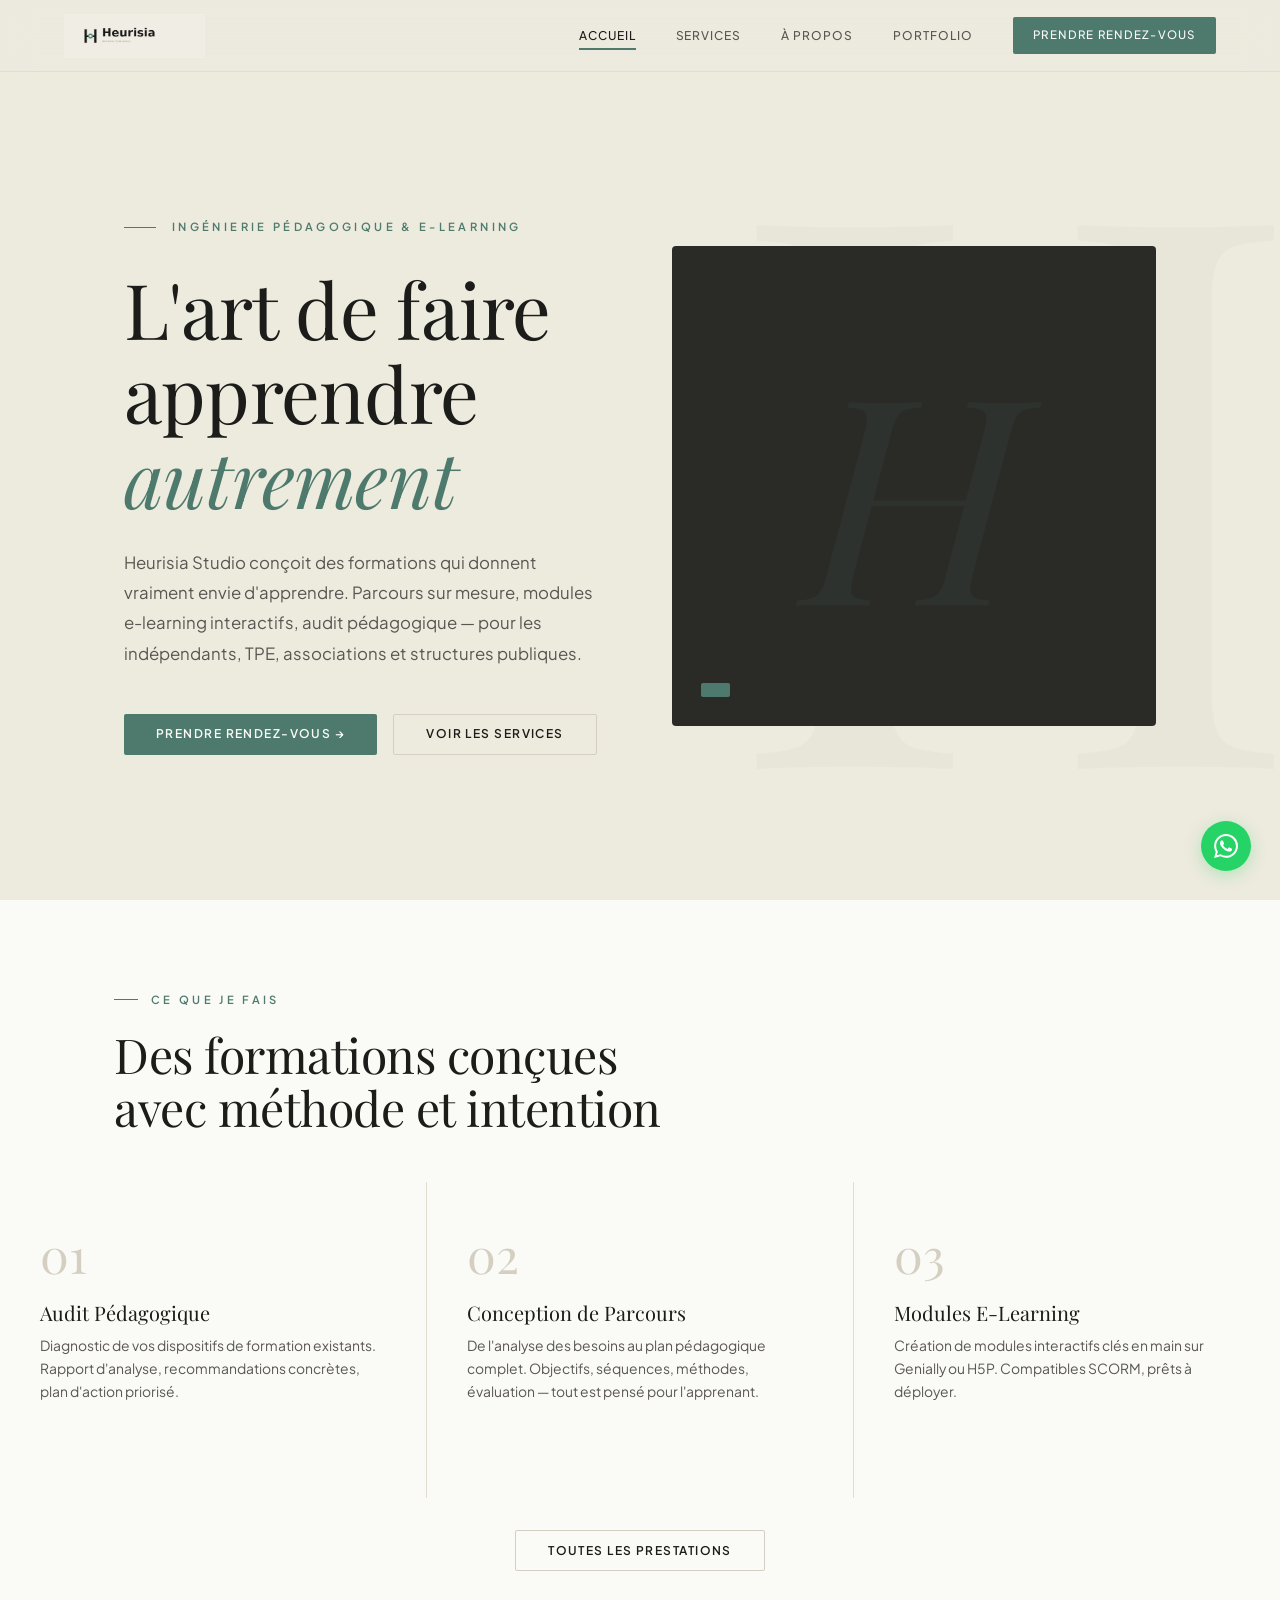
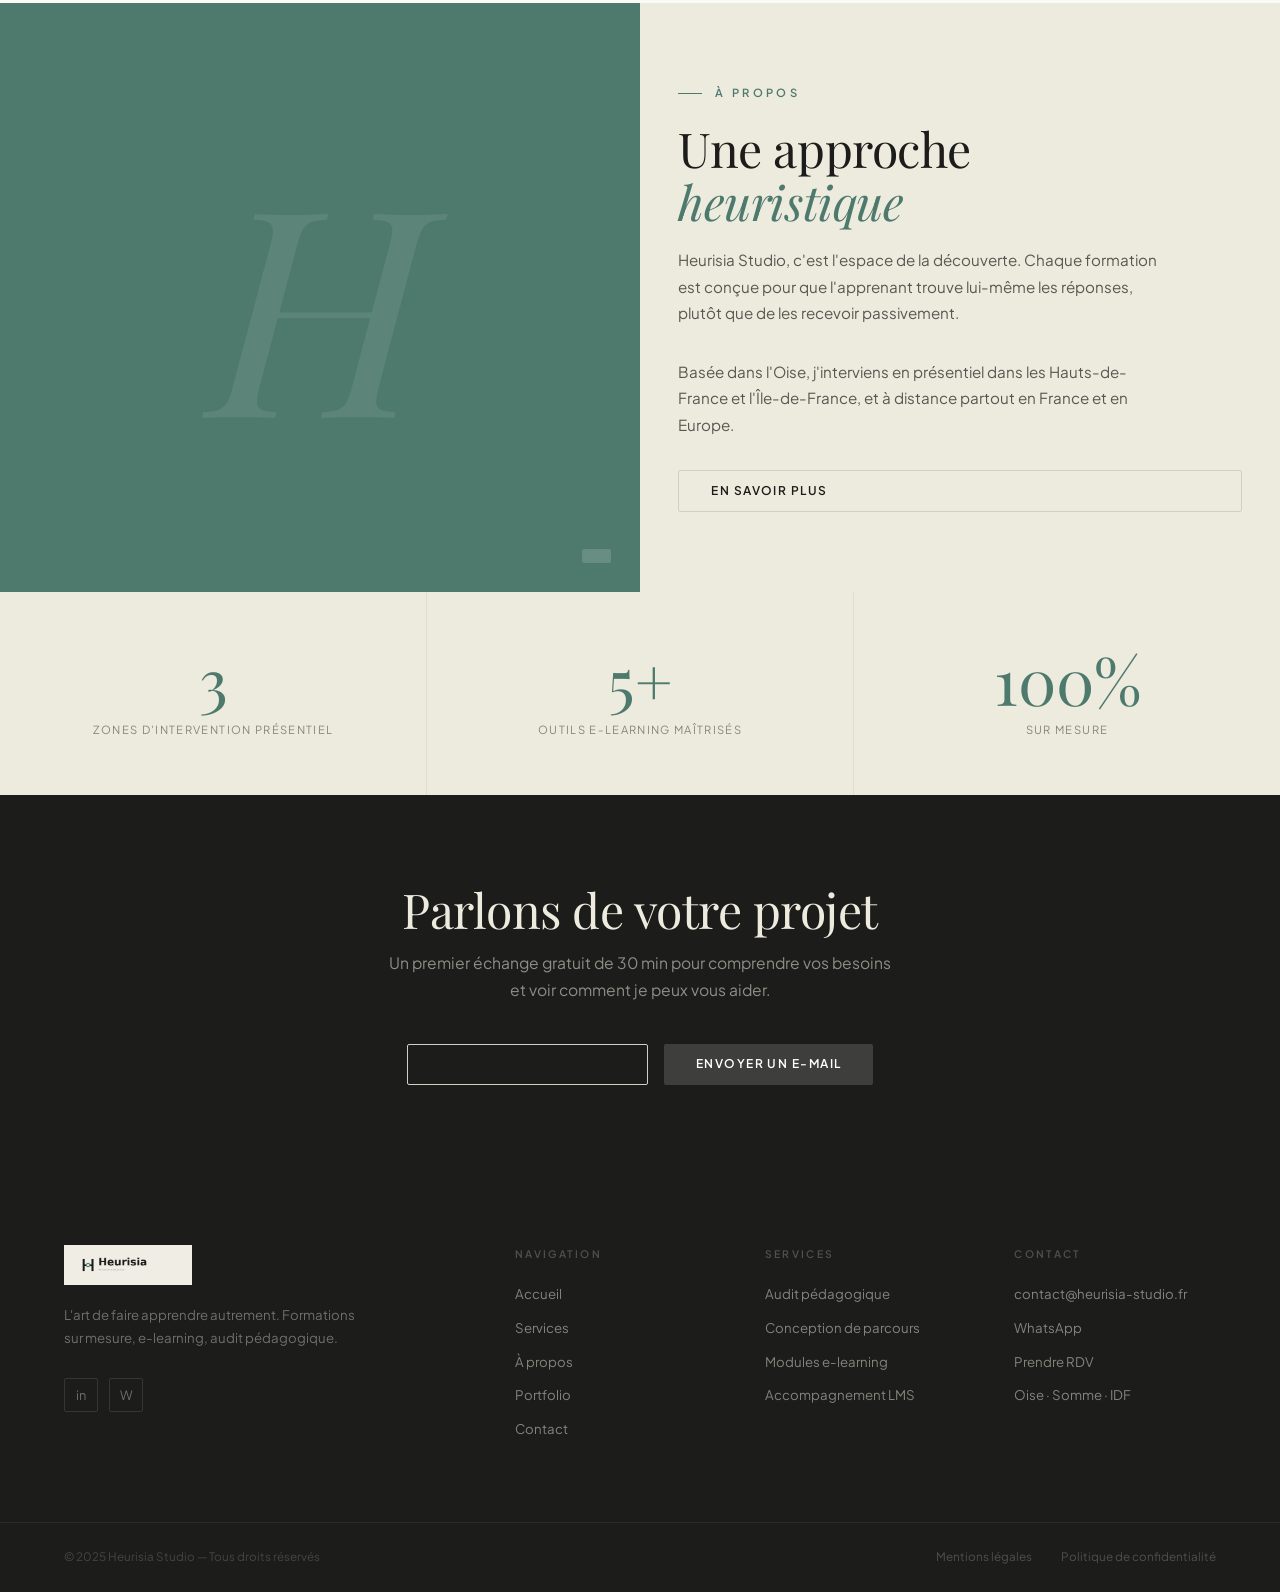
==== commit 4e7cf2c6: "Update index.html" ====
--- a/index.html
+++ b/index.html
@@ -56,7 +56,7 @@
       </div>
       <div class="hero-right">
         <span class="hero-right-letter">H</span>
-        <span class="hero-right-tag">Master IPM • En cours</span>
+        <span class="hero-right-tag"></span>
       </div>
     </div>
   </section>
@@ -96,14 +96,14 @@
   <div class="astrip">
     <div class="astrip-vis">
       <span class="astrip-letter">H</span>
-      <span class="astrip-tag">Master IPM • En cours</span>
+      <span class="astrip-tag"></span>
     </div>
     <div class="astrip-txt">
       <span class="section-label" style="color:var(--sage)">À propos</span>
       <h2>Une approche<br><em>heuristique</em></h2>
       <p>
         Heurisia Studio, c'est l'espace de la découverte. Chaque formation est conçue
-        pour que l'apprenant <strong style="color:var(--beige)">trouve lui-même</strong> les réponses,
+        pour que l'apprenant trouve lui-même les réponses,
         plutôt que de les recevoir passivement.
       </p>
       <p>
@@ -137,7 +137,7 @@
       <p>Un premier échange gratuit de 30 min pour comprendre vos besoins<br>et voir comment je peux vous aider.</p>
       <div style="display:flex;gap:1rem;justify-content:center;flex-wrap:wrap;">
         <a href="contact.html" class="btn btn-outline">Prendre rendez-vous</a>
-        <a href="mailto:contact@heurisia-studio.fr" class="btn" style="background:rgba(255,255,255,0.15);color:white;">Envoyer un e-mail</a>
+        <a href="mailto:heurisia.studio@gmail.com" class="btn" style="background:rgba(255,255,255,0.15);color:white;">Envoyer un e-mail</a>
       </div>
     </div>
   </div>
